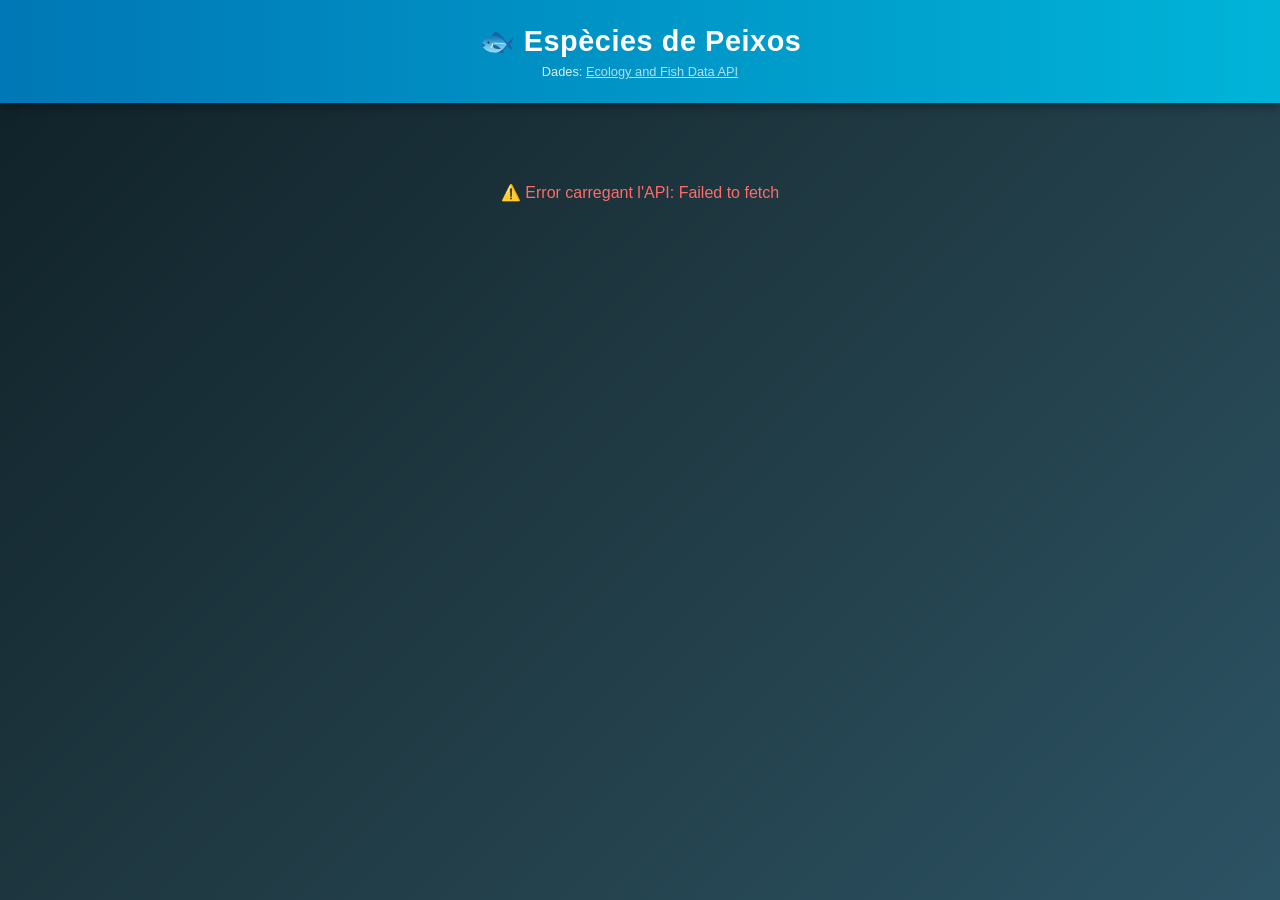
==== peixos-acuari.html @ da87e22f "primer commit del proyecto" ====
<!DOCTYPE html>
<html lang="ca">
<head>
    <meta charset="UTF-8">
    <meta name="viewport" content="width=device-width, initial-scale=1.0">
    <title>Espècies de Peixos — Ecology &amp; Fish Data API</title>
    <link rel="stylesheet" href="styles-fish.css">
</head>
<body>
    <header>
        <h1>🐟 Espècies de Peixos</h1>
        <p class="api-badge">Dades: <a href="https://environment.data.gov.uk/ecology/api/v1/index.html" target="_blank" rel="noopener">Ecology and Fish Data API</a></p>
    </header>

    <div id="loading" class="loading">
        <div class="spinner"></div>
        <p>Carregant espècies des de l'API…</p>
    </div>

    <main id="fish-container"></main>

    <nav id="pagination" class="pagination" aria-label="Paginació"></nav>

    <!-- Modal de detall d'espècie -->
    <div id="modal-overlay" class="modal-overlay hidden" role="dialog" aria-modal="true" aria-labelledby="modal-title">
        <div class="modal">
            <button class="modal-close" id="modal-close" aria-label="Tancar">&#x2715;</button>
            <div id="modal-content"></div>
        </div>
    </div>

    <script src="script-fish.js"></script>
</body>
</html>
---- styles-fish.css ----
* {
    margin: 0;
    padding: 0;
    box-sizing: border-box;
}

body {
    font-family: 'Segoe UI', Tahoma, Geneva, Verdana, sans-serif;
    background: linear-gradient(135deg, #0f2027, #203a43, #2c5364);
    color: #e0e0e0;
    min-height: 100vh;
}

/* ── Header ─────────────────────────────────────────────────── */

header {
    background: linear-gradient(90deg, #0077b6, #00b4d8);
    color: white;
    padding: 1.5rem;
    text-align: center;
    box-shadow: 0 4px 12px rgba(0, 0, 0, 0.3);
}

header h1 {
    font-size: 1.8rem;
    letter-spacing: 0.02em;
}

.api-badge {
    margin-top: 0.4rem;
    font-size: 0.8rem;
    opacity: 0.85;
}

.api-badge a {
    color: #caf0f8;
    text-decoration: underline;
}

/* ── Loading ─────────────────────────────────────────────────── */

.loading {
    display: flex;
    flex-direction: column;
    align-items: center;
    gap: 1rem;
    padding: 4rem 1rem;
    color: #90e0ef;
    font-size: 1rem;
}

.spinner {
    width: 44px;
    height: 44px;
    border: 4px solid rgba(0, 180, 216, 0.2);
    border-top-color: #00b4d8;
    border-radius: 50%;
    animation: spin 0.8s linear infinite;
}

.spinner.small {
    width: 18px;
    height: 18px;
    border-width: 3px;
    display: inline-block;
    vertical-align: middle;
    margin-right: 0.4rem;
}

@keyframes spin {
    to { transform: rotate(360deg); }
}

.error-msg {
    color: #ff6b6b;
    text-align: center;
    padding: 1rem;
}

/* ── Grid de tarjetas ────────────────────────────────────────── */

main {
    max-width: 1100px;
    margin: 2rem auto 1rem;
    padding: 0 1rem;
    display: grid;
    grid-template-columns: repeat(auto-fill, minmax(240px, 1fr));
    gap: 1.4rem;
}

/* ── Tarjeta ─────────────────────────────────────────────────── */

.card {
    background: rgba(255, 255, 255, 0.07);
    border-radius: 16px;
    border: 1px solid rgba(255, 255, 255, 0.1);
    backdrop-filter: blur(10px);
    overflow: hidden;
    cursor: pointer;
    transition: transform 0.25s, box-shadow 0.25s, background 0.25s;
    outline: none;
    display: flex;
    flex-direction: column;
}

.card:hover,
.card:focus {
    transform: translateY(-6px) scale(1.02);
    background: rgba(0, 180, 216, 0.1);
    box-shadow: 0 10px 28px rgba(0, 180, 216, 0.22);
    border-color: rgba(0, 180, 216, 0.35);
}

/* ── Imagen de la tarjeta ────────────────────────────────────── */

.card-img-wrap {
    position: relative;
    width: 100%;
    height: 180px;
    overflow: hidden;
    background: linear-gradient(135deg, #0a2a38, #0d3d52);
    flex-shrink: 0;
}

.card-img-placeholder {
    position: absolute;
    inset: 0;
    display: flex;
    align-items: center;
    justify-content: center;
    font-size: 3rem;
    opacity: 0.35;
    animation: pulse 2s ease-in-out infinite;
}

@keyframes pulse {
    0%, 100% { opacity: 0.25; }
    50%       { opacity: 0.45; }
}

.card-img {
    display: none;
    width: 100%;
    height: 100%;
    object-fit: cover;
    transition: transform 0.35s;
}

.card:hover .card-img {
    transform: scale(1.07);
}

.card-img-label {
    position: absolute;
    bottom: 0;
    left: 0;
    right: 0;
    padding: 1.8rem 0.8rem 0.55rem;
    background: linear-gradient(transparent, rgba(0, 0, 0, 0.78));
    color: #fff;
    font-size: 0.82rem;
    font-weight: 600;
    letter-spacing: 0.01em;
    text-shadow: 0 1px 4px rgba(0, 0, 0, 0.7);
    white-space: nowrap;
    overflow: hidden;
    text-overflow: ellipsis;
    pointer-events: none;
}

/* ── Contenido de la tarjeta ─────────────────────────────────── */

.card-content {
    padding: 1rem 1.1rem 1.1rem;
    flex: 1;
}

.card-content h2 {
    font-size: 1rem;
    font-weight: 600;
    color: #90e0ef;
    white-space: nowrap;
    overflow: hidden;
    text-overflow: ellipsis;
    margin-bottom: 0.2rem;
}

.card-content .scientific-name {
    font-style: italic;
    font-size: 0.78rem;
    color: #aaa;
    margin-bottom: 0.3rem;
    white-space: nowrap;
    overflow: hidden;
    text-overflow: ellipsis;
}

.card-content .species-code {
    font-size: 0.75rem;
    color: #555;
}

.card-content .species-code strong {
    color: #00b4d8;
}

/* ── Paginació ───────────────────────────────────────────────── */

.pagination {
    max-width: 1100px;
    margin: 0.5rem auto 2.5rem;
    padding: 0 1rem;
    display: flex;
    align-items: center;
    justify-content: center;
    flex-wrap: wrap;
    gap: 0.4rem;
}

.pagination button {
    background: rgba(255, 255, 255, 0.07);
    color: #90e0ef;
    border: 1px solid rgba(0, 180, 216, 0.3);
    border-radius: 8px;
    padding: 0.45rem 0.75rem;
    font-size: 0.85rem;
    cursor: pointer;
    transition: background 0.2s, border-color 0.2s, color 0.2s;
    min-width: 36px;
}

.pagination button:hover:not(:disabled) {
    background: rgba(0, 180, 216, 0.2);
    border-color: #00b4d8;
    color: #fff;
}

.pagination button.active {
    background: #0077b6;
    border-color: #00b4d8;
    color: #fff;
    font-weight: 700;
    cursor: default;
}

.pagination button:disabled {
    opacity: 0.3;
    cursor: not-allowed;
}

.pagination .ellipsis {
    color: #666;
    padding: 0 0.2rem;
    font-size: 1rem;
    line-height: 1;
}

.pagination .page-info {
    width: 100%;
    text-align: center;
    font-size: 0.78rem;
    color: #666;
    margin-top: 0.3rem;
}

/* ── Modal overlay ───────────────────────────────────────────── */

.modal-overlay {
    position: fixed;
    inset: 0;
    background: rgba(0, 0, 0, 0.7);
    backdrop-filter: blur(4px);
    z-index: 1000;
    display: flex;
    align-items: center;
    justify-content: center;
    padding: 1rem;
}

.modal-overlay.hidden {
    display: none;
}

/* ── Modal box ───────────────────────────────────────────────── */

.modal {
    background: linear-gradient(160deg, #0d2d3d, #112d3e);
    border: 1px solid rgba(0, 180, 216, 0.3);
    border-radius: 18px;
    width: 100%;
    max-width: 700px;
    max-height: 88vh;
    overflow-y: auto;
    position: relative;
    padding: 2rem 2rem 1.8rem;
    box-shadow: 0 24px 60px rgba(0, 0, 0, 0.6);
    scrollbar-width: thin;
    scrollbar-color: #0077b6 transparent;
}

.modal::-webkit-scrollbar { width: 5px; }
.modal::-webkit-scrollbar-thumb { background: #0077b6; border-radius: 4px; }

.modal-close {
    position: absolute;
    top: 1rem;
    right: 1.1rem;
    background: none;
    border: none;
    color: #888;
    font-size: 1.4rem;
    cursor: pointer;
    line-height: 1;
    transition: color 0.2s;
}

.modal-close:hover {
    color: #fff;
}

/* ── Modal hero (imagen + nombre) ───────────────────────────── */

.modal-hero {
    display: flex;
    gap: 1.2rem;
    align-items: flex-start;
    margin-bottom: 1.6rem;
}

.modal-hero-img-wrap {
    position: relative;
    flex-shrink: 0;
    width: 150px;
    height: 130px;
    border-radius: 12px;
    overflow: hidden;
    background: linear-gradient(135deg, #0a2a38, #0d3d52);
    border: 1px solid rgba(0, 180, 216, 0.2);
}

.modal-hero-placeholder {
    position: absolute;
    inset: 0;
    display: flex;
    align-items: center;
    justify-content: center;
    font-size: 2.8rem;
    opacity: 0.3;
}

.modal-hero-img {
    display: none;
    width: 100%;
    height: 100%;
    object-fit: cover;
}

.modal-hero-info {
    flex: 1;
    min-width: 0;
}

.modal-hero-info h2 {
    font-size: 1.35rem;
    color: #90e0ef;
    line-height: 1.25;
    margin-bottom: 0.3rem;
}

.modal-hero-info .scientific-name {
    font-size: 0.88rem;
    color: #aaa;
    margin-bottom: 0.5rem;
}

.modal-extract {
    font-size: 0.82rem;
    line-height: 1.55;
    color: #bbb;
    display: -webkit-box;
    -webkit-line-clamp: 5;
    -webkit-box-orient: vertical;
    overflow: hidden;
}

@media (max-width: 500px) {
    .modal-hero {
        flex-direction: column;
    }
    .modal-hero-img-wrap {
        width: 100%;
        height: 180px;
    }
}

/* ── Taula d'especificacions ─────────────────────────────────── */

.spec-table {
    width: 100%;
    border-collapse: collapse;
    margin-bottom: 1.8rem;
    font-size: 0.88rem;
}

.spec-table th,
.spec-table td {
    padding: 0.55rem 0.75rem;
    border-bottom: 1px solid rgba(255, 255, 255, 0.07);
    text-align: left;
}

.spec-table th {
    color: #666;
    font-weight: 500;
    width: 38%;
    white-space: nowrap;
}

.spec-table td {
    color: #ccc;
}

.spec-table td a {
    color: #00b4d8;
    text-decoration: none;
    font-size: 0.82rem;
}

.spec-table td a:hover { text-decoration: underline; }

.spec-table code {
    background: rgba(0, 180, 216, 0.1);
    padding: 0.1rem 0.4rem;
    border-radius: 4px;
    font-size: 0.85rem;
    color: #90e0ef;
}

/* ── Secció d'observacions ───────────────────────────────────── */

.obs-title {
    font-size: 1rem;
    color: #90e0ef;
    margin-bottom: 0.9rem;
    padding-bottom: 0.4rem;
    border-bottom: 1px solid rgba(0, 180, 216, 0.2);
}

.obs-loading {
    color: #00b4d8;
    font-size: 0.9rem;
    padding: 0.5rem 0;
    display: flex;
    align-items: center;
}

.obs-count {
    font-size: 0.8rem;
    color: #666;
    margin-bottom: 0.7rem;
}

.no-data {
    color: #666;
    font-size: 0.88rem;
    font-style: italic;
    padding: 0.5rem 0;
}

/* ── Taula d'observacions ────────────────────────────────────── */

.obs-scroll {
    overflow-x: auto;
    border-radius: 8px;
    border: 1px solid rgba(255, 255, 255, 0.07);
}

.obs-table {
    width: 100%;
    border-collapse: collapse;
    font-size: 0.78rem;
    white-space: nowrap;
}

.obs-table thead th {
    background: rgba(0, 119, 182, 0.25);
    color: #90e0ef;
    padding: 0.5rem 0.7rem;
    text-align: left;
    font-weight: 600;
    text-transform: capitalize;
    position: sticky;
    top: 0;
}

.obs-table tbody tr {
    border-bottom: 1px solid rgba(255, 255, 255, 0.05);
    transition: background 0.15s;
}

.obs-table tbody tr:hover {
    background: rgba(0, 180, 216, 0.06);
}

.obs-table tbody td {
    padding: 0.45rem 0.7rem;
    color: #bbb;
    max-width: 200px;
    overflow: hidden;
    text-overflow: ellipsis;
}
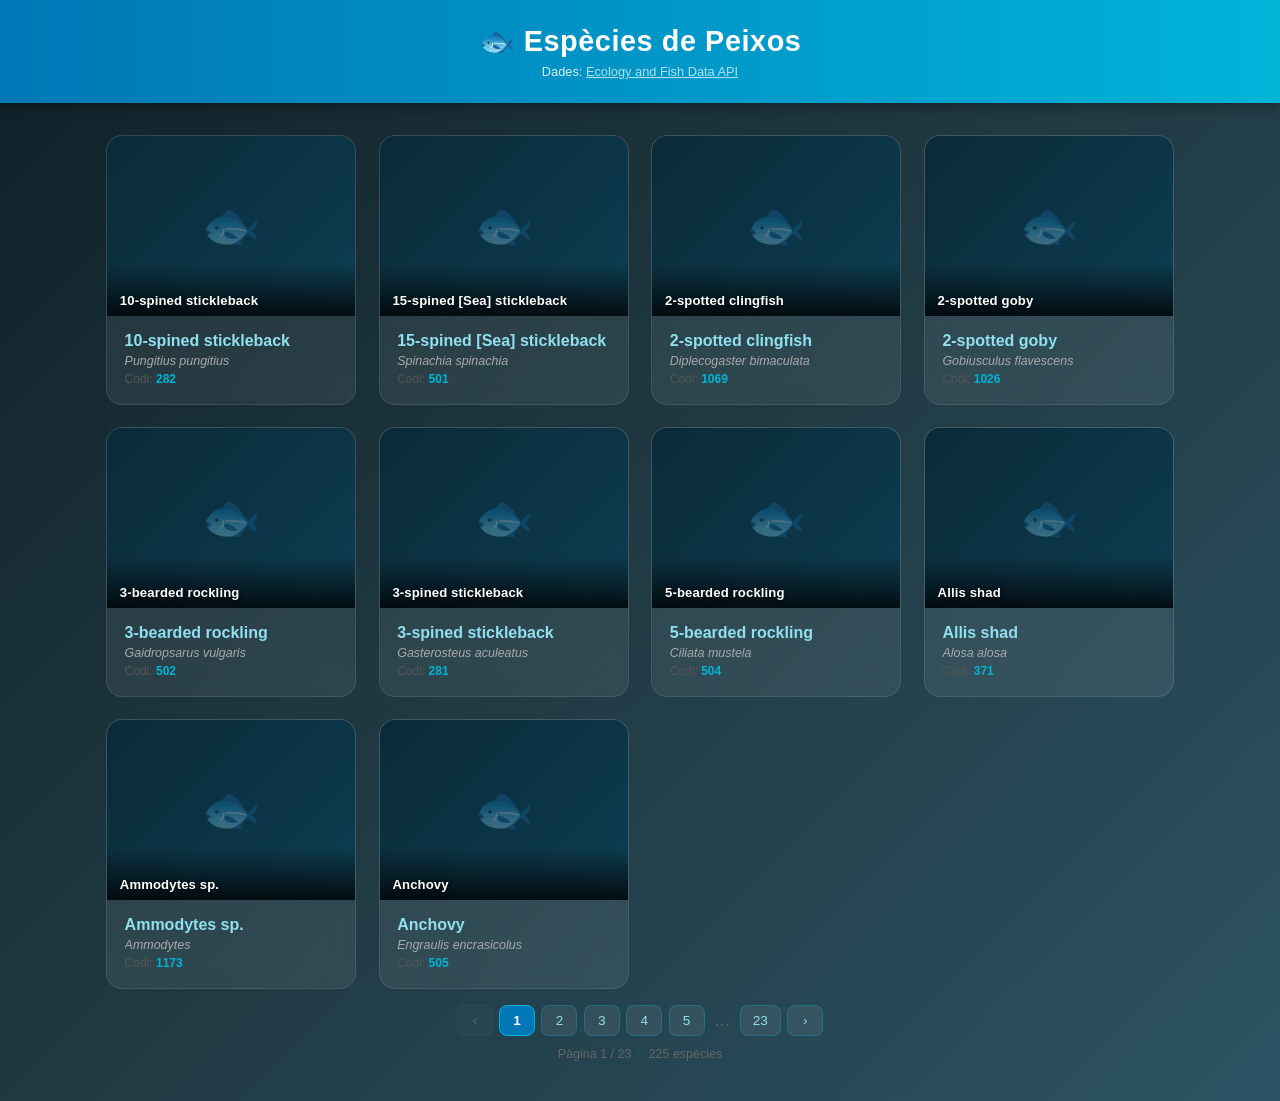
==== commit 451ecbbd: "Api bien conectada" ====
--- a/peixos-acuari.html
+++ b/peixos-acuari.html
@@ -29,6 +29,7 @@
         </div>
     </div>
 
+    <script src="fish-data.js"></script>
     <script src="script-fish.js"></script>
 </body>
 </html>
